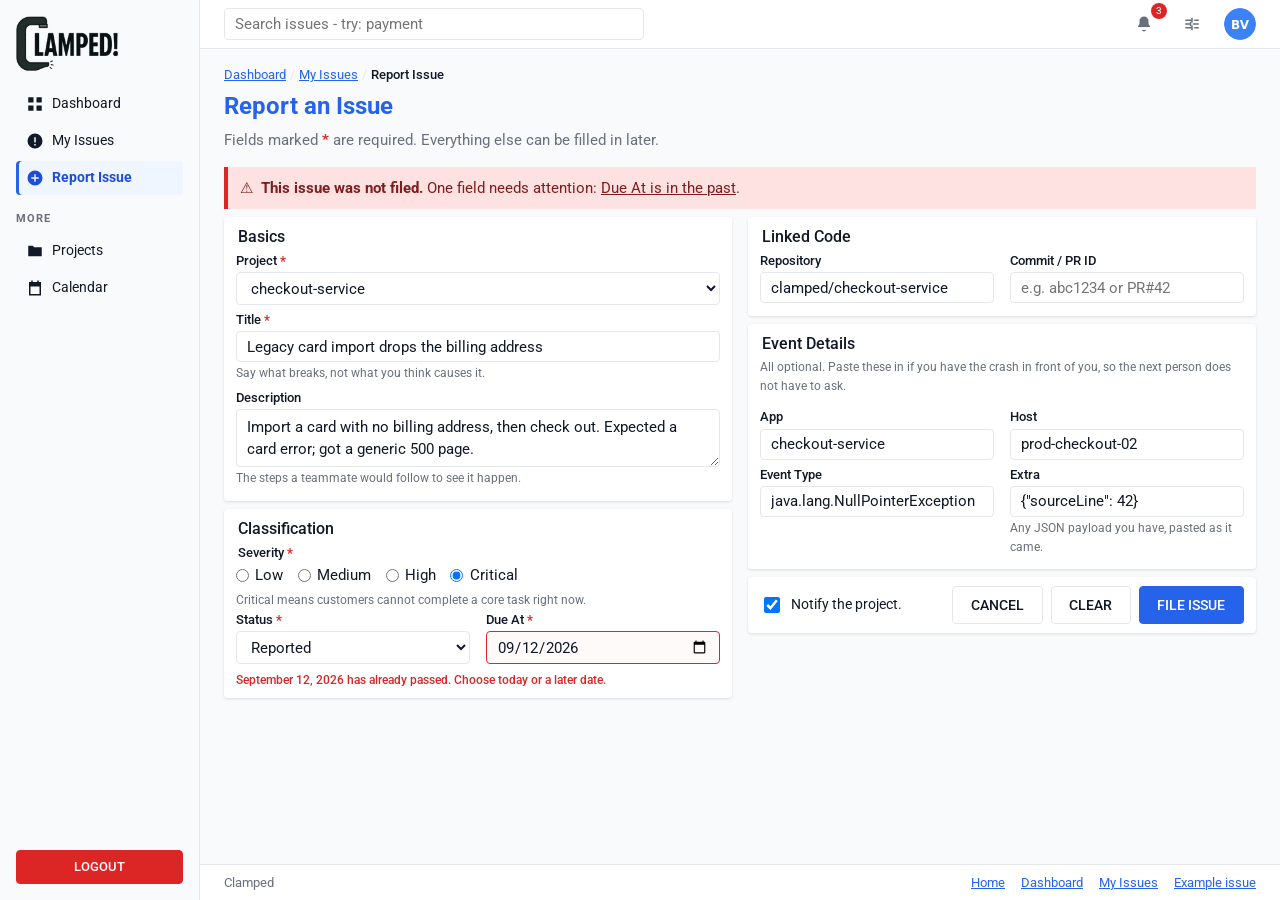
==== project3/add.html @ c813ddd7 "Clamped: issue tracking for student teams" ====
<!DOCTYPE html>
<html lang="en">
<head>
    <meta charset="utf-8">
    <meta name="viewport" content="width=device-width, initial-scale=1">
    <title>Report Issue - Clamped</title>
    <meta name="description" content="File a new issue in a Clamped project.">
    <link rel="stylesheet"
          href="https://fonts.googleapis.com/css2?family=Roboto:wght@400;500;700&amp;family=Roboto+Mono:wght@400;500&amp;display=swap">
    <link rel="stylesheet" href="css/style.css">
    <link rel="icon" href="images/clamped-logo.png">
</head>
<body>
    <a class="skip-link" href="#main">Skip to main content</a>

    <div class="app-layout">

        <!-- Sidebar -->
        <aside class="sidebar">
            <a class="sidebar__logo" href="dashboard.html">
                <img src="images/clamped-logo.png" alt="Clamped" width="104" height="55">
            </a>

            <nav>
                <ul>
                    <li>
                        <a class="nav-item" href="dashboard.html">
                            <span class="icon icon--dashboard"></span> Dashboard
                        </a>
                    </li>
                    <li>
                        <a class="nav-item" href="list.html">
                            <span class="icon icon--issues"></span> My Issues
                        </a>
                    </li>
                    <li>
                        <a class="nav-item nav-item-active" href="add.html">
                            <span class="icon icon--report"></span> Report Issue
                        </a>
                    </li>
                </ul>

                <!-- Additional sections. Projects and Calendar are slots that 
                     could be filled with content. They are visible as buttons/
                     span rather than a link, and clicking leads nowhere. -->
                <p class="section-label">More</p>
                <ul class="sidebar__secondary">
                    <li><span class="nav-item">
                        <span class="icon icon--projects"></span> Projects</span></li>
                    <li><span class="nav-item">
                        <span class="icon icon--calendar"></span> Calendar</span></li>
                </ul>
            </nav>

            <div class="sidebar__footer">
                <a class="btn btn--error btn--block" href="index.html">Logout</a>
            </div>
        </aside>

        <div class="app-main">

            <!-- Top bar -->
            <header class="topbar">
                <form class="topbar__search" action="list.html" method="get">
                    <label class="visually-hidden" for="topbar-search">Search pages, projects, issues</label>
                    <input type="search" id="topbar-search" name="q"
                           placeholder="Search issues - try: payment">
                </form>

                <div class="topbar__actions">
                    <!-- Bell represents notifs while gear is settings -->
                    <button type="button" class="topbar__icon" title="Notifications">
                        <span class="icon icon--bell"></span>
                        <span class="notif__count">3</span>
                        <span class="visually-hidden">Notifications, 3 unread</span>
                    </button>
                    <button type="button" class="topbar__icon" title="Settings">
                        <span class="icon icon--settings"></span>
                        <span class="visually-hidden">Settings</span>
                    </button>
                    <!-- Images 4-6 of 6: the three avatars. Original artwork by Brent Vilcas. -->
                    <img class="avatar" src="images/avatar-bv.svg"
                         alt="Your account: Brent Vilcas" width="32" height="32">
                </div>
            </header>

            <!-- Report form. Labelled panels in two columns instead of one long stack
                 of inputs. The option values are the codes the issue record stores
                 (CRITICAL, UNDER_REVIEW and the rest). -->
            <main class="app-content" id="main">
                <nav class="breadcrumb">
                    <ol>
                        <li><a href="dashboard.html">Dashboard</a></li>
                        <li><a href="list.html">My Issues</a></li>
                        <li><span class="is-current">Report Issue</span></li>
                    </ol>
                </nav>

                <div class="title-row">
                    <div>
                        <h1 class="text-info">Report an Issue</h1>
                        <p class="text-secondary">
                            Fields marked <span class="required-mark">*</span> are
                            required. Everything else can be filled in later.
                        </p>
                    </div>
                </div>

                <!-- Error summary after a failed submit, linking to the field that needs
                     fixing. Ally's evaluation asked for messages that name the problem
                     instead of "something went wrong". -->
                <div class="alert alert--error">
                    <span>&#9888;</span>
                    <p>
                        <strong>This issue was not filed.</strong>
                        One field needs attention: <a href="#issue-due">Due At is in the past</a>.
                    </p>
                </div>

                <form action="list.html" method="get">
                    <div class="form-columns">
                        <div>

                            <fieldset>
                                <legend>Basics</legend>

                                <div class="form-field">
                                    <label for="issue-project">
                                        Project <span class="required-mark">*</span>
                                        <span class="visually-hidden">(required)</span>
                                    </label>
                                    <!-- A required select has to open with an empty placeholder.
                                         Thus, picking a project is preferred over
                                         whatever happened to be first. -->
                                    <select id="issue-project" name="project" required>
                                        <option value="">Choose a project</option>
                                        <option value="api-gateway">api-gateway</option>
                                        <option value="checkout-service" selected>checkout-service</option>
                                        <option value="clamped-web">clamped-web</option>
                                    </select>
                                </div>

                                <div class="form-field">
                                    <label for="issue-title">
                                        Title <span class="required-mark">*</span>
                                        <span class="visually-hidden">(required)</span>
                                    </label>
                                    <input type="text" id="issue-title" name="title" required
                                           maxlength="120"
                                           value="Legacy card import drops the billing address">
                                    <span class="form-hint">
                                        Say what breaks, not what you think causes it.
                                    </span>
                                </div>

                                <div class="form-field">
                                    <label for="issue-description">Description</label>
                                    <!-- Short enough for the two-line box. -->
                                    <textarea id="issue-description" name="description" rows="2">Import a card with no billing address, then check out. Expected a card error; got a generic 500 page.</textarea>
                                    <span class="form-hint">
                                        The steps a teammate would follow to see it happen.
                                    </span>
                                </div>
                            </fieldset>

                            <fieldset>
                                <legend>Classification</legend>

                                <!-- Four fixed values that are all worth showing at once. -->
                                <fieldset class="radio-set">
                                    <legend>
                                        Severity <span class="required-mark">*</span>
                                        <span class="visually-hidden">(required)</span>
                                    </legend>

                                    <div class="radio-row">
                                        <input type="radio" id="sev-low" name="severity" value="LOW">
                                        <label for="sev-low">Low</label>

                                        <input type="radio" id="sev-medium" name="severity" value="MEDIUM">
                                        <label for="sev-medium">Medium</label>

                                        <input type="radio" id="sev-high" name="severity" value="HIGH">
                                        <label for="sev-high">High</label>

                                        <input type="radio" id="sev-critical" name="severity" value="CRITICAL" checked>
                                        <label for="sev-critical">Critical</label>
                                    </div>
                                </fieldset>
                                <span class="form-hint">
                                    Critical means customers cannot complete a core task right now.
                                </span>

                                <div class="field-pair">
                                    <div class="form-field">
                                        <label for="issue-status">
                                            Status <span class="required-mark">*</span>
                                            <span class="visually-hidden">(required)</span>
                                        </label>
                                        <select id="issue-status" name="status" required>
                                            <option value="">Choose a status</option>
                                            <option value="REPORTED" selected>Reported</option>
                                            <option value="IN_PROGRESS">In Progress</option>
                                            <option value="PATCHED">Patched</option>
                                            <option value="UNDER_REVIEW">Under Review</option>
                                            <option value="VERIFIED">Verified</option>
                                        </select>
                                    </div>

                                    <!-- Invalid field: red border, message beneath, aria-invalid. -->
                                    <div class="form-field form-field--invalid">
                                        <label for="issue-due">
                                            Due At <span class="required-mark">*</span>
                                            <span class="visually-hidden">(required)</span>
                                        </label>
                                        <input type="date" id="issue-due" name="dueAt" value="2026-09-12"
                                               required>
                                    </div>
                                </div>
                                <span class="field-error">
                                    September 12, 2026 has already passed. Choose today or a later date.
                                </span>
                            </fieldset>
                        </div>

                        <div>
                            <fieldset>
                                <legend>Linked Code</legend>

                                <div class="field-pair">
                                    <div class="form-field">
                                        <label for="issue-repo">Repository</label>
                                        <input type="text" id="issue-repo" name="repository"
                                               placeholder="e.g. github.com/org/repo"
                                               value="clamped/checkout-service">
                                    </div>

                                    <div class="form-field">
                                        <label for="issue-commit">Commit / PR ID</label>
                                        <input type="text" id="issue-commit" name="commitHash"
                                               placeholder="e.g. abc1234 or PR#42">
                                    </div>
                                </div>
                            </fieldset>

                            <!-- Where the crash came from. All four are optional
                                 and nothing fills them in since an issue without them reads fine. -->
                            <fieldset>
                                <legend>Event Details</legend>
                                <p class="form-hint">
                                    All optional. Paste these in if you have the crash in front of
                                    you, so the next person does not have to ask.
                                </p>

                                <div class="field-pair">
                                    <div class="form-field">
                                        <label for="event-app">App</label>
                                        <input type="text" id="event-app" name="eventApp"
                                               value="checkout-service">
                                    </div>

                                    <div class="form-field">
                                        <label for="event-host">Host</label>
                                        <input type="text" id="event-host" name="eventHost"
                                               value="prod-checkout-02">
                                    </div>
                                </div>

                                <div class="field-pair">
                                    <div class="form-field">
                                        <label for="event-type">Event Type</label>
                                        <input type="text" id="event-type" name="eventType"
                                               value="java.lang.NullPointerException">
                                    </div>

                                    <div class="form-field">
                                        <label for="event-extra">Extra</label>
                                        <input type="text" id="event-extra" name="eventExtra"
                                              
                                               value='{"sourceLine": 42}'>
                                        <span class="form-hint">
                                            Any JSON payload you have, pasted as it came.
                                        </span>
                                    </div>
                                </div>
                            </fieldset>

                            <!-- The submit panel closes the second column. Cancel sits next to
                                 Submit: Ally's evaluation asked for a way out of the form. -->
                            <div class="form-footer">
                                <div class="checkbox-field">
                                    <input type="checkbox" id="issue-notify" name="notify" checked>
                                    <label for="issue-notify">Notify the project.</label>
                                </div>

                                <div class="form-actions">
                                    <a class="btn btn--lg" href="list.html">Cancel</a>
                                    <button type="reset" class="btn btn--lg">Clear</button>
                                    <button type="submit" class="btn btn--info btn--lg">File Issue</button>
                                </div>
                            </div>
                        </div>
                    </div>
                </form>
            </main>

            <footer class="landing-footer">
                <div class="landing-footer__inner">
                    <p>Clamped</p>
                    <ul>
                        <li><a href="index.html">Home</a></li>
                        <li><a href="dashboard.html">Dashboard</a></li>
                        <li><a href="list.html">My Issues</a></li>
                        <li><a href="detail.html">Example issue</a></li>
                    </ul>
                </div>
            </footer>
        </div>
    </div>
    <!-- jQuery first, then this project's own behaviour. Both are external
         files; there are no inline or embedded scripts anywhere. -->
    <script src="https://code.jquery.com/jquery-3.7.1.min.js"></script>
    <script src="js/main.js"></script>
</body>
</html>
---- project3/css/style.css ----
/* Clamped
   Styles for variables, base elements, shared pieces, 
   the app shell, page rules, and responsive rules last. */

/* Variables */
:root {
    --ink: #111827;          /* body text */
    --muted: #686f7d;        /* secondary text, dark enough to stay readable on a hovered row */
    --line: #e5e7eb;
    --surface: #ffffff;      /* cards, bars, inputs */
    --surface-2: #f9fafb;    /* sidebar and table headings */
    --page: #f8fafc;         /* page behind the cards */
    --blue: #2563eb;
    --blue-dark: #1d4ed8;
    --blue-soft: #eff6ff;
    --red: #dc2626;
    --radius: 4px;
    --shadow: 0 1px 3px rgba(0, 0, 0, 0.12);
    --mono: "Roboto Mono", Consolas, monospace;
}

/* Base elements */
*, *::before, *::after { box-sizing: border-box; }

body {
    margin: 0;
    font-family: "Roboto", "Segoe UI", Arial, sans-serif;
    font-size: 15px;
    line-height: 1.5;
    color: var(--ink);
    background-color: var(--page);
}

img { max-width: 100%; height: auto; }

h1, h2, h3 { margin: 0 0 0.5rem; line-height: 1.25; }
h1 { font-size: 1.5rem; overflow-wrap: anywhere; }   /* long class names break */
h2 { font-size: 1.15rem; }
h3 { font-size: 1rem; }
p { margin: 0 0 0.75rem; }

a { color: var(--blue); }
a:hover { color: var(--blue-dark); }

/* Form controls don't inherit the page font. */
input, select, textarea, button { font-family: inherit; font-size: inherit; color: inherit; }

/* One focus attribute for keyboard navigation */
a:focus, button:focus, input:focus, select:focus, textarea:focus { outline: 2px solid var(--blue); outline-offset: 2px; }

/* Screen-reader text, like "(required)". Accessibility... */
.visually-hidden {
    position: absolute;
    width: 1px;
    height: 1px;
    margin: -1px;
    overflow: hidden;
}

/* Off screen until it is focused, then fixed to the top of the viewport. */
.skip-link {
    position: fixed;
    top: -3rem;
    left: 1rem;
    z-index: 20;
    padding: 0.5rem 1rem;
    background-color: var(--blue);
    color: #ffffff;
}

.skip-link:focus { top: 0; }

.mono { font-family: var(--mono); font-size: 0.875em; }
.ticket-key { font-family: var(--mono); font-size: 0.8rem; color: var(--blue); }
.text-info { color: var(--blue); }
.text-secondary { color: var(--muted); }
.text-caption { font-size: 0.8rem; color: var(--muted); }
.truncate { overflow: hidden; text-overflow: ellipsis; white-space: nowrap; min-width: 0; }
/* SVG masks: each shape takes the coloring of the text next to it. 
   Allows for consistent coloring across all icons relative to background.
*/
.icon {
    width: 18px;
    height: 18px;
    flex-shrink: 0;
    background-color: currentColor;
    -webkit-mask: var(--icon) center / 100% 100% no-repeat;
    mask: var(--icon) center / 100% 100% no-repeat;
}

/* Sidebar */
.icon--dashboard    { --icon: url("data:image/svg+xml,%3Csvg xmlns='http://www.w3.org/2000/svg' viewBox='0 0 24 24'%3E%3Cpath d='M3 3h7v7H3zM14 3h7v7h-7zM3 14h7v7H3zM14 14h7v7h-7z'/%3E%3C/svg%3E"); }
.icon--issues       { --icon: url("data:image/svg+xml,%3Csvg xmlns='http://www.w3.org/2000/svg' viewBox='0 0 24 24'%3E%3Cpath fill-rule='evenodd' d='M12 2a10 10 0 100 20 10 10 0 000-20zm1 5h-2v7h2V7zm0 9h-2v2h2v-2z'/%3E%3C/svg%3E"); }
.icon--report       { --icon: url("data:image/svg+xml,%3Csvg xmlns='http://www.w3.org/2000/svg' viewBox='0 0 24 24'%3E%3Cpath fill-rule='evenodd' d='M12 2a10 10 0 100 20 10 10 0 000-20zm1 5h-2v4H7v2h4v4h2v-4h4v-2h-4V7z'/%3E%3C/svg%3E"); }
.icon--projects     { --icon: url("data:image/svg+xml,%3Csvg xmlns='http://www.w3.org/2000/svg' viewBox='0 0 24 24'%3E%3Cpath d='M3 5h6l2 2h10v12H3z'/%3E%3C/svg%3E"); }
.icon--calendar     { --icon: url("data:image/svg+xml,%3Csvg xmlns='http://www.w3.org/2000/svg' viewBox='0 0 24 24'%3E%3Cpath fill-rule='evenodd' d='M7 2v2H4v18h16V4h-3V2h-2v2H9V2zm11 8H6v10h12z'/%3E%3C/svg%3E"); }

/* Top bar */
.icon--bell     { --icon: url("data:image/svg+xml,%3Csvg xmlns='http://www.w3.org/2000/svg' viewBox='0 0 24 24'%3E%3Cpath d='M12 2a6 6 0 00-6 6v4l-2 3v1h16v-1l-2-3V8a6 6 0 00-6-6zm0 20a3 3 0 002.8-2H9.2A3 3 0 0012 22z'/%3E%3C/svg%3E"); }
.icon--settings { --icon: url("data:image/svg+xml,%3Csvg xmlns='http://www.w3.org/2000/svg' viewBox='0 0 24 24'%3E%3Cpath d='M3 6h8v2H3zm12 0h6v2h-6zM11 4h2v6h-2zM3 11h6v2H3zm10 0h8v2h-8zM9 9h2v6H9zM3 16h8v2H3zm12 0h6v2h-6zM11 14h2v6h-2z'/%3E%3C/svg%3E"); }

/* Landing page features */
.icon--bolt         { --icon: url("data:image/svg+xml,%3Csvg xmlns='http://www.w3.org/2000/svg' viewBox='0 0 24 24'%3E%3Cpath d='M13 2L4 14h6l-1 8 9-12h-6z'/%3E%3C/svg%3E"); }
.icon--shield-check { --icon: url("data:image/svg+xml,%3Csvg xmlns='http://www.w3.org/2000/svg' viewBox='0 0 24 24'%3E%3Cpath fill-rule='evenodd' d='M12 2l8 3v6c0 5-3.4 9-8 11-4.6-2-8-6-8-11V5zm-1 14l6-6-1.6-1.6L11 12.8 8.6 10.4 7 12z'/%3E%3C/svg%3E"); }
.icon--workflow     { --icon: url("data:image/svg+xml,%3Csvg xmlns='http://www.w3.org/2000/svg' viewBox='0 0 24 24'%3E%3Cpath d='M3 5h18v2H3zm0 6h13v2H3zm0 6h8v2H3zm15.6-4.4L17.2 14 20 16.8l-2.8 2.8 1.4 1.4L22.8 17z'/%3E%3C/svg%3E"); }

.section-label {
    margin: 0 0 0.4rem;
    font-size: 0.7rem;
    font-weight: 700;
    letter-spacing: 0.08em;
    text-transform: uppercase;
    color: var(--muted);
}

/* Buttons */
/* .btn is the shape; the modifiers only change colour. */
.btn {
    display: inline-flex;
    align-items: center;
    justify-content: center;
    gap: 0.4rem;
    padding: 0.4rem 0.9rem;
    border: 1px solid var(--line);
    border-radius: var(--radius);
    background-color: var(--surface);
    color: var(--ink);
    font-size: 0.8rem;
    font-weight: 500;
    text-transform: uppercase;
    text-decoration: none;
    cursor: pointer;
}

.btn:hover { background-color: var(--surface-2); }
.btn--info { background-color: var(--blue); border-color: var(--blue); color: #ffffff; }
.btn--info:hover { background-color: var(--blue-dark); color: #ffffff; }
.btn--error { background-color: var(--red); border-color: var(--red); color: #ffffff; }
.btn--danger { border-color: var(--red); color: var(--red); }
.btn--sm { padding: 0.25rem 0.6rem; font-size: 0.7rem; }
.btn--lg { padding: 0.5rem 1.1rem; font-size: 0.85rem; }
.btn--block { width: 100%; }

/* Blocked actions stay visible and greyed with the reason beside them. */
.btn[disabled] { opacity: 0.5; cursor: not-allowed; background-color: var(--surface-2); color: var(--muted); }

.btn-row, .chip-row { display: flex; flex-wrap: wrap; align-items: center; gap: 0.4rem; }

/* Chips */
.chip {
    display: inline-flex;
    align-items: center;
    gap: 0.25rem;
    padding: 0.1rem 0.5rem;
    border-radius: var(--radius);
    background-color: var(--surface-2);
    color: var(--muted);
    font-size: 0.75rem;
    white-space: nowrap;
}

.severity-medium { background-color: #ffedd5; color: #9a3412; }
.severity-high { background-color: #fee2e2; color: #7f1d1d; }
.severity-critical { background-color: #fecaca; color: #450a0a; }

/* Severity is filled in and status is outlined with a dot. The five status classes are listed rather
   than matched on their shared prefix. */
.chip.status-reported,
.chip.status-in-progress,
.chip.status-patched,
.chip.status-under-review,
.chip.status-verified { background-color: var(--surface); border: 1px solid var(--line); color: var(--ink); }

.chip.status-reported::before,
.chip.status-in-progress::before,
.chip.status-patched::before,
.chip.status-under-review::before,
.chip.status-verified::before {
    content: "";
    width: 7px;
    height: 7px;
    border-radius: 50%;
    background-color: var(--dot, var(--muted));
}

.status-reported { --dot: #9ca3af; }
.status-in-progress { --dot: #d97706; }
.status-patched { --dot: #16a34a; }
.status-under-review { --dot: var(--blue); }
.status-verified { --dot: #7c3aed; }
.chip--role { background-color: var(--blue-soft); color: var(--blue-dark); }

.filter-chip {
    display: inline-flex;
    align-items: center;
    padding: 0.1rem 0.4rem 0.1rem 0.6rem;
    border: 1px solid var(--blue);
    background-color: var(--blue-soft);
    color: var(--blue-dark);
    font-size: 0.75rem;
}

.filter-chip button { padding: 0 0.2rem; border: 0; background: none; color: inherit; cursor: pointer; }

.event-flag { font-family: var(--mono); font-size: 0.75rem; color: var(--muted); }

.avatar { width: 32px; height: 32px; border-radius: 50%; flex-shrink: 0; vertical-align: middle; }
.avatar--sm { width: 20px; height: 20px; }

/* Cards and lists */
.card { background-color: var(--surface); border-radius: var(--radius); box-shadow: var(--shadow); overflow: hidden; }
.card__title { margin: 0; padding: 0.5rem 1rem 0.25rem; font-size: 1rem; font-weight: 500; }
.card__text { padding: 0 1rem 0.55rem; }
.card__text > :last-child { margin-bottom: 0; }

.card__header {
    display: flex;
    flex-wrap: wrap;
    align-items: center;
    justify-content: space-between;
    gap: 0.5rem;
    padding: 0.5rem 1rem 0.25rem;
}

.card__header .card__title { padding: 0; }

/* Three cards to a row on a wide screen, two at tablet width, one on a phone. */
.card-row { display: grid; grid-template-columns: 1fr; gap: 1rem; margin-bottom: 1rem; }
@media (min-width: 600px) { .card-row { grid-template-columns: repeat(2, minmax(0, 1fr)); } }
@media (min-width: 960px) { .card-row { grid-template-columns: repeat(3, minmax(0, 1fr)); } }

.item-list { margin: 0; padding: 0; list-style: none; }

.item-list li {
    display: flex;
    align-items: center;
    gap: 0.5rem;
    padding: 0.35rem 0;
    border-top: 1px solid var(--line);
    font-size: 0.85rem;
}

.item-list li:first-child { border-top: 0; }
.item-list a { color: var(--ink); text-decoration: none; }
.item-list a:hover { color: var(--blue); text-decoration: underline; }
.item-list .chip { margin-left: auto; }

/* Forms */
.form-field { margin-bottom: 0.3rem; }
.form-field label { display: block; margin-bottom: 2px; font-size: 0.8rem; font-weight: 500; }

.form-field input,
.form-field select,
.form-field textarea {
    display: block;
    width: 100%;
    padding: 0.35rem 0.6rem;
    border: 1px solid var(--line);
    border-radius: var(--radius);
    background-color: var(--surface);
}

/* Textareas don't inherit line-height. Setting it makes rows= exact. */
.form-field textarea { line-height: 1.5; resize: vertical; }

.field-pair { display: grid; grid-template-columns: repeat(auto-fit, minmax(150px, 1fr)); gap: 0 1rem; }

.form-hint { display: block; margin-top: 2px; font-size: 0.78rem; color: var(--muted); }
.field-error { display: block; margin-top: 2px; font-size: 0.78rem; font-weight: 500; color: var(--red); }
.required-mark { color: var(--red); font-weight: 700; }

/* Rejected field: red border, message underneath, invalid */
.form-field--invalid input,
.form-field--invalid select { border-color: var(--red); background-color: #fffafa; }

/* A group of radios are drawn as a plain field rather than another card. 
   Referenced from: https://www.w3schools.com/howto/howto_css_custom_checkbox.asp
*/
.radio-set { margin: 0 0 0.3rem; padding: 0; background: none; box-shadow: none; }
.radio-set legend { font-size: 0.8rem; }
.radio-row { display: flex; flex-wrap: wrap; align-items: center; gap: 0.1rem 0.4rem; }
.radio-row input { width: auto; margin: 0; }
.radio-row label { margin: 0 0.5rem 0 0; font-weight: 400; }

.checkbox-field { display: flex; align-items: flex-start; gap: 0.5rem; margin-bottom: 0.5rem; }
.checkbox-field label { margin: 0; font-size: 0.85rem; font-weight: 400; }
.checkbox-field input { width: 1rem; height: 1rem; margin-top: 0.2rem; }

/* Field groups are cards with the legend as the title. */
fieldset {
    margin: 0 0 0.5rem;
    padding: 0.5rem 0.75rem;
    border: 0;
    border-radius: var(--radius);
    background-color: var(--surface);
    box-shadow: var(--shadow);
}

legend { float: left; width: 100%; margin-bottom: 2px; font-size: 1rem; font-weight: 500; }
legend + * { clear: both; }   /* clears the floated legend */

.form-columns { display: grid; gap: 0 1rem; margin-bottom: 0.5rem; }
@media (min-width: 960px) { .form-columns { grid-template-columns: 1fr 1fr; align-items: start; } }

.form-footer {
    display: flex;
    flex-wrap: wrap;
    align-items: center;
    justify-content: space-between;
    gap: 0.5rem 1rem;
    padding: 0.55rem 0.75rem;
    background-color: var(--surface);
    border-radius: var(--radius);
    box-shadow: var(--shadow);
}

.form-footer .checkbox-field { margin: 0; }
.form-actions { display: flex; gap: 0.5rem; }

/* Alerts */
.alert {
    display: flex;
    gap: 0.5rem;
    margin-bottom: 0.5rem;
    padding: 0.6rem 0.75rem;
    border-left: 4px solid var(--line);
    background-color: var(--surface);
}

.alert p { margin: 0; }
.alert--success { border-left-color: #16a34a; background-color: #dcfce7; color: #14532d; }
.alert--error { border-left-color: var(--red); background-color: #fee2e2; color: #7f1d1d; }

/* A link inside an alert takes the alert's own color, not the page's default blue.
   The underline is what marks it as a link. */
.alert a { color: inherit; text-decoration: underline; }

/* Page shell */
/* Sidebar down the left, then a column holding the top bar and the content. */
.app-layout { display: flex; min-height: 100vh; }

.sidebar {
    width: 200px;
    flex-shrink: 0;
    display: flex;
    flex-direction: column;
    padding: 1rem;
    background-color: var(--surface-2);
    border-right: 1px solid var(--line);
}

.sidebar__logo { display: block; margin-bottom: 1rem; line-height: 0; }
.sidebar__logo img { width: 104px; }
.sidebar nav ul { margin: 0 0 1rem; padding: 0; list-style: none; }

.nav-item {
    display: flex;
    align-items: center;
    gap: 0.5rem;
    margin-bottom: 0.2rem;
    padding: 0.4rem 0.6rem;
    border-radius: var(--radius);
    color: var(--ink);
    text-decoration: none;
    font-size: 0.875rem;
}

.nav-item:hover { background-color: var(--line); }

/* Current page: tinted row, blue rule, bold label, aria-current. */
.nav-item-active {
    background-color: var(--blue-soft);
    box-shadow: inset 3px 0 0 var(--blue);
    color: var(--blue-dark);
    font-weight: 700;
}

/* The "More" group */
.sidebar__secondary { margin-bottom: 0; }

/* Calendar is within the sidebar nav and should not have the hover tint applied. */
.sidebar span.nav-item:hover { background: none; }

.sidebar__footer { margin-top: auto; }

.app-main { flex: 1; min-width: 0; display: flex; flex-direction: column; }

.topbar {
    position: sticky;     /* stays put while the content scrolls under it */
    top: 0;
    z-index: 10;
    display: flex;
    align-items: center;
    gap: 1rem;
    padding: 0.5rem 1.5rem;
    background-color: var(--surface);
    border-bottom: 1px solid var(--line);
}

.topbar__search { flex: 1 1 260px; max-width: 420px; }

.topbar__search input {
    width: 100%;
    padding: 0.35rem 0.6rem;
    border: 1px solid var(--line);
    border-radius: var(--radius);
}

.topbar__actions { display: flex; align-items: center; gap: 1rem; margin-left: auto; }

.topbar__icon {
    position: relative;
    display: inline-flex;
    align-items: center;
    justify-content: center;
    width: 32px;
    height: 32px;
    border: 0;
    border-radius: 50%;
    background: none;
    color: var(--muted);
    text-decoration: none;   /* the gear is a link, the bell a button */
    cursor: pointer;
}

.topbar__icon:hover { background-color: var(--line); color: var(--ink); }

.notif__count {
    position: absolute;
    top: -5px;
    right: -7px;
    padding: 0 5px;
    border-radius: 8px;
    background-color: var(--red);
    color: #ffffff;
    font-size: 0.65rem;
    line-height: 16px;
}

.app-content { flex: 1; padding: 1rem 1.5rem; }

.breadcrumb ol {
    display: flex;
    gap: 0.25rem;
    margin: 0 0 0.4rem;
    padding: 0;
    list-style: none;
    font-size: 0.8rem;
    color: var(--muted);
}

.breadcrumb li + li::before { content: "/"; margin-right: 0.25rem; color: var(--line); }
.breadcrumb .is-current { color: var(--ink); font-weight: 500; }

.title-row {
    display: flex;
    flex-wrap: wrap;
    align-items: center;
    justify-content: space-between;
    gap: 0.5rem;
    margin-bottom: 1rem;
}

.title-row p:last-child { margin-bottom: 0; }
.stats-bar { display: flex; flex-wrap: wrap; gap: 1rem; color: var(--muted); }

.section-header {
    display: flex;
    flex-wrap: wrap;
    align-items: center;
    justify-content: space-between;
    gap: 0.5rem;
    margin: 1rem 0 0.5rem;
}

.row-split { display: grid; grid-template-columns: repeat(auto-fit, minmax(300px, 1fr)); gap: 1rem; }

/* Issue list */
.filter-bar {
    display: flex;
    flex-wrap: wrap;
    align-items: flex-end;
    gap: 0.5rem 1rem;
    margin-bottom: 0.5rem;
    padding: 0.6rem 0.75rem;
    background-color: var(--surface);
    border-radius: var(--radius);
    box-shadow: var(--shadow);
}

.filter-bar .form-field { flex: 1 1 160px; margin-bottom: 0; }

.result-summary {
    display: flex;
    align-items: center;
    gap: 0.5rem 1rem;
    margin-bottom: 0.5rem;
    font-size: 0.85rem;
    color: var(--muted);
}

.result-summary p { margin: 0; }

/* The issue list. A fixed layout with the column widths declared below,
   which is what keeps every row one line high. */
.issue-table {
    width: 100%;
    table-layout: fixed;
    border-collapse: collapse;
    background-color: var(--surface);
    box-shadow: var(--shadow);
    font-size: 0.85rem;
}

.issue-table th,
.issue-table td {
    padding: 0.3rem 0.75rem;
    border-bottom: 1px solid var(--line);
    text-align: left;
    white-space: nowrap;
    overflow: hidden;
}

.issue-table thead th {
    background-color: var(--surface-2);
    font-size: 0.72rem;
    letter-spacing: 0.04em;
    text-transform: uppercase;
    color: var(--muted);
}

.issue-table thead a { color: inherit; text-decoration: none; }
.issue-table tbody tr:hover { background-color: var(--blue-soft); }

.issue-table__title {
    display: block;
    overflow: hidden;
    text-overflow: ellipsis;
    color: var(--ink);
    font-weight: 500;
    text-decoration: none;
}

/* Keeps the table within the screen. Title takes up the most
   since it is the one that can be cut short. */
.col-key { width: 8%; }
.col-issue { width: 35%; }
.col-project { width: 13.5%; }
.col-sev { width: 9%; }
.col-status { width: 11%; }
.col-who { width: 14.5%; }
.col-due { width: 9%; }

.owner { display: inline-flex; align-items: center; gap: 0.25rem; }

.pagination {
    display: flex;
    flex-wrap: wrap;
    align-items: center;
    gap: 0.25rem;
    margin: 0.5rem 0 0;
    padding: 0;
    list-style: none;
    font-size: 0.8rem;
}

.pagination a, .pagination span {
    padding: 0.2rem 0.5rem;
    border: 1px solid var(--line);
    border-radius: var(--radius);
    background-color: var(--surface);
    color: var(--ink);
    text-decoration: none;
}

.pagination .is-current { background-color: var(--blue); border-color: var(--blue); color: #ffffff; }
.pagination .is-disabled { color: var(--muted); }
.pagination li:last-child { margin-left: auto; }   /* the count sits at the far end */
.pagination__count { border: 0; background: none; color: var(--muted); }

/* Issue detail */
.detail-layout { display: grid; grid-template-columns: 2fr 1fr; gap: 1rem; align-items: start; }

/* Without this the column will not shrink below the payload box. */
.detail-layout > * { min-width: 0; }
.detail-section { margin-bottom: 0.5rem; }

/* Delete is pushed to the right, away from the rest. */
.action-bar {
    display: flex;
    flex-wrap: wrap;
    align-items: center;
    gap: 0.5rem 1rem;
    margin-bottom: 0.5rem;
    padding: 0.6rem 0.75rem;
    background-color: var(--surface);
    border-radius: var(--radius);
    box-shadow: var(--shadow);
}

.action-bar__group { display: flex; flex-wrap: wrap; gap: 0.5rem; }
.action-bar__group + .action-bar__group { margin-left: auto; }
.action-bar__note { flex-basis: 100%; margin: 0; font-size: 0.8rem; color: var(--muted); }

/* --split fits two pairs on a line. */
.meta-list { display: grid; grid-template-columns: max-content 1fr; gap: 0.1rem 1rem; margin: 0; font-size: 0.82rem; }
.meta-list--split { grid-template-columns: max-content 1fr max-content 1fr; }
.meta-list dt { color: var(--muted); }
.meta-list dd { margin: 0; }

.assignment-entry { display: flex; align-items: center; gap: 0.5rem; padding: 0.3rem 0; border-top: 1px solid var(--line); }
.assignment-entry:first-of-type { border-top: 0; }
.assignment-entry__name { font-size: 0.9rem; font-weight: 500; }
.assignment-entry .chip { margin-left: auto; }

/* Long lines scroll inside the box. */
.code-block {
    margin: 0;
    padding: 0.5rem 0.7rem;
    background-color: var(--ink);
    color: var(--line);
    font-family: var(--mono);
    font-size: 0.75rem;
    overflow-x: auto;
}

.event-info { padding-top: 0.5rem; border-top: 1px solid var(--line); font-size: 0.8rem; color: var(--muted); }

.event-info-label { margin-bottom: 2px; font-size: 0.68rem; font-weight: 600; text-transform: uppercase; }

/* The line is the list's left border. */
.timeline { margin: 0; padding-left: 1.25rem; border-left: 2px solid var(--line); list-style: none; }
.timeline li { position: relative; margin-bottom: 0.15rem; font-size: 0.82rem; }

.timeline li::before {
    content: "";
    position: absolute;
    left: -1.55rem;
    top: 0.4rem;
    width: 10px;
    height: 10px;
    border-radius: 50%;
    background: var(--line);
}

.timeline .is-done::before { background-color: #16a34a; }
.timeline .is-current::before { background-color: var(--blue); }
.timeline time { margin-left: 0.25rem; font-size: 0.78rem; color: var(--muted); }

/* Landing page */
.landing-nav {
    display: flex;
    align-items: center;
    justify-content: space-between;
    gap: 1rem;
    padding: 1rem 2rem;
    border-bottom: 1px solid var(--line);
}

.landing-nav ul { display: flex; align-items: center; gap: 1.5rem; margin: 0; padding: 0; list-style: none; }
.landing-nav a { color: var(--ink); font-size: 0.9rem; text-decoration: none; }
.landing-nav a:hover { color: var(--blue); text-decoration: underline; }

/* Sign In is filled blue. Keep its label white. */
.landing-nav a.btn--info, .landing-nav a.btn--info:hover { color: #ffffff; }

.container { max-width: 1180px; margin: 0 auto; padding: 0 1.5rem; }

.hero-section, .cta-section { padding: 2.5rem 0; }
.hero-grid, .cta-grid { display: grid; grid-template-columns: repeat(auto-fit, minmax(300px, 1fr)); gap: 2rem; align-items: center; }
.hero-headline { margin-bottom: 1rem; font-size: 2.5rem; line-height: 1.1; }
.hero-subtitle { max-width: 52ch; font-size: 1.05rem; color: var(--muted); }

.features-section { padding: 2.5rem 0; background-color: var(--surface-2); border-block: 1px solid var(--line); }
.features-heading { margin-bottom: 1.5rem; font-size: 1.6rem; }
.feature-card, .signup-card { padding: 1.5rem; border-radius: 8px; background-color: var(--surface); box-shadow: var(--shadow); }

.feature-icon-wrap {
    width: 44px;
    height: 44px;
    margin-bottom: 0.5rem;
    display: grid;
    place-items: center;
    border-radius: 50%;
    background-color: var(--blue-soft);
    color: var(--blue);
}

.feature-icon-wrap .icon { width: 24px; height: 24px; }

.workflow-list { margin: 0; padding-left: 1.2rem; }
.workflow-list li { margin-bottom: 0.75rem; }
.workflow-list::marker, .workflow-list li::marker { color: var(--blue); font-weight: 700; }

/* Footer */
.landing-footer {
    padding: 0.75rem 0;
    background-color: var(--surface);
    border-top: 1px solid var(--line);
    font-size: 0.8rem;
    color: var(--muted);
}

/* Inside the app shell so it lines up with the content. */
.app-main .landing-footer { padding: 0.5rem 1.5rem; }

.landing-footer__inner {
    display: flex;
    flex-wrap: wrap;
    align-items: center;
    justify-content: space-between;
    gap: 0.5rem 1rem;
}

.landing-footer p { margin: 0; }
.landing-footer ul { display: flex; flex-wrap: wrap; gap: 1rem; margin: 0; padding: 0; list-style: none; }

/* Read-only fields on the edit form: the issue's key and project, and the
   event payload pasted in when it was reported. Greyed to match a disabled
   button rather than looking like an empty field. */
.form-field input[readonly],
.form-field textarea[readonly] {
    background-color: var(--surface-2);
    color: var(--muted);
    cursor: not-allowed;
}

/* Heads a value shown where a field would be. Not a <label>, because there is
   no control under it to label. */
.field-label { display: block; margin-bottom: 2px; font-size: 0.8rem; font-weight: 500; }

/* A field replaced by the value it would have held, where the value moves
   somewhere else. Status is the one that does: it moves through the action bar
   on the issue page, not through a select on this form. */
.static-value {
    display: flex;
    flex-wrap: wrap;
    align-items: center;
    gap: 0.4rem;
    padding: 0.35rem 0;
}

/* States the script creates */
/* The row added when the filters exclude everything. */
.no-results td { color: var(--muted); font-style: italic; text-align: center; padding: 0.75rem; }

/* The confirmation the delete button opens. Full width so it reads as a step
   rather than another button in the row. */
.confirm-panel {
    flex-basis: 100%;
    display: flex;
    flex-wrap: wrap;
    align-items: center;
    gap: 0.5rem;
    margin-top: 0.5rem;
    padding: 0.6rem 0.75rem;
    border-left: 3px solid var(--red);
    background-color: #fee2e2;
    color: #7f1d1d;
}

.confirm-panel p { flex-basis: 100%; margin: 0 0 0.25rem; font-size: 0.85rem; }

/* Responsive to user device. Tries to handle mobile devices (an attempt to make the layout work on smaller screens). */
@media (max-width: 1024px) {
    .detail-layout { grid-template-columns: 1fr; }
    .sidebar { width: 170px; }
}

/* Phone: the sidebar becomes a strip above the content. */
@media (max-width: 767px) {
    .app-layout { flex-direction: column; }

    .sidebar {
        width: 100%;
        flex-direction: row;
        flex-wrap: wrap;
        align-items: center;
        gap: 0.5rem;
        padding: 0.5rem;
        border-right: 0;
        border-bottom: 1px solid var(--line);
    }

    .sidebar__logo { margin-bottom: 0; }
    .sidebar nav { flex: 1; }
    .sidebar nav ul { display: flex; flex-wrap: wrap; gap: 0.25rem; margin: 0; }
    .nav-item { margin-bottom: 0; }

    /* The "More" heading becomes smaller on mobile devices. */
    .sidebar .section-label,
    .sidebar__footer { display: none; }

    .topbar { flex-wrap: wrap; padding: 0.5rem 1rem; }
    .topbar__search { order: 3; flex-basis: 100%; max-width: none; }
    .app-content { padding: 1rem; }
    .app-main .landing-footer { padding: 0.5rem 1rem; }

    /* Seven columns do not fit a phone. These three are on the issue's page. */
    .issue-table th:nth-child(3), .issue-table td:nth-child(3),
    .issue-table th:nth-child(6), .issue-table td:nth-child(6),
    .issue-table th:nth-child(7), .issue-table td:nth-child(7) { display: none; }

    /* The four left split the width evenly and wrap. */
    .col-key, .col-issue, .col-sev, .col-status { width: auto; }
    .issue-table th, .issue-table td, .issue-table .chip { white-space: normal; }
    .filter-bar { flex-direction: column; align-items: stretch; }
    .filter-bar .form-field { flex: 0 0 auto; }
    .title-row, .section-header { flex-direction: column; align-items: flex-start; }
    .meta-list--split { grid-template-columns: max-content 1fr; }
    .landing-nav { flex-wrap: wrap; padding: 1rem; }
    .landing-nav ul { flex-wrap: wrap; gap: 1rem; }
    .hero-headline { font-size: 2rem; }
    .btn--block-mobile { width: 100%; }
}
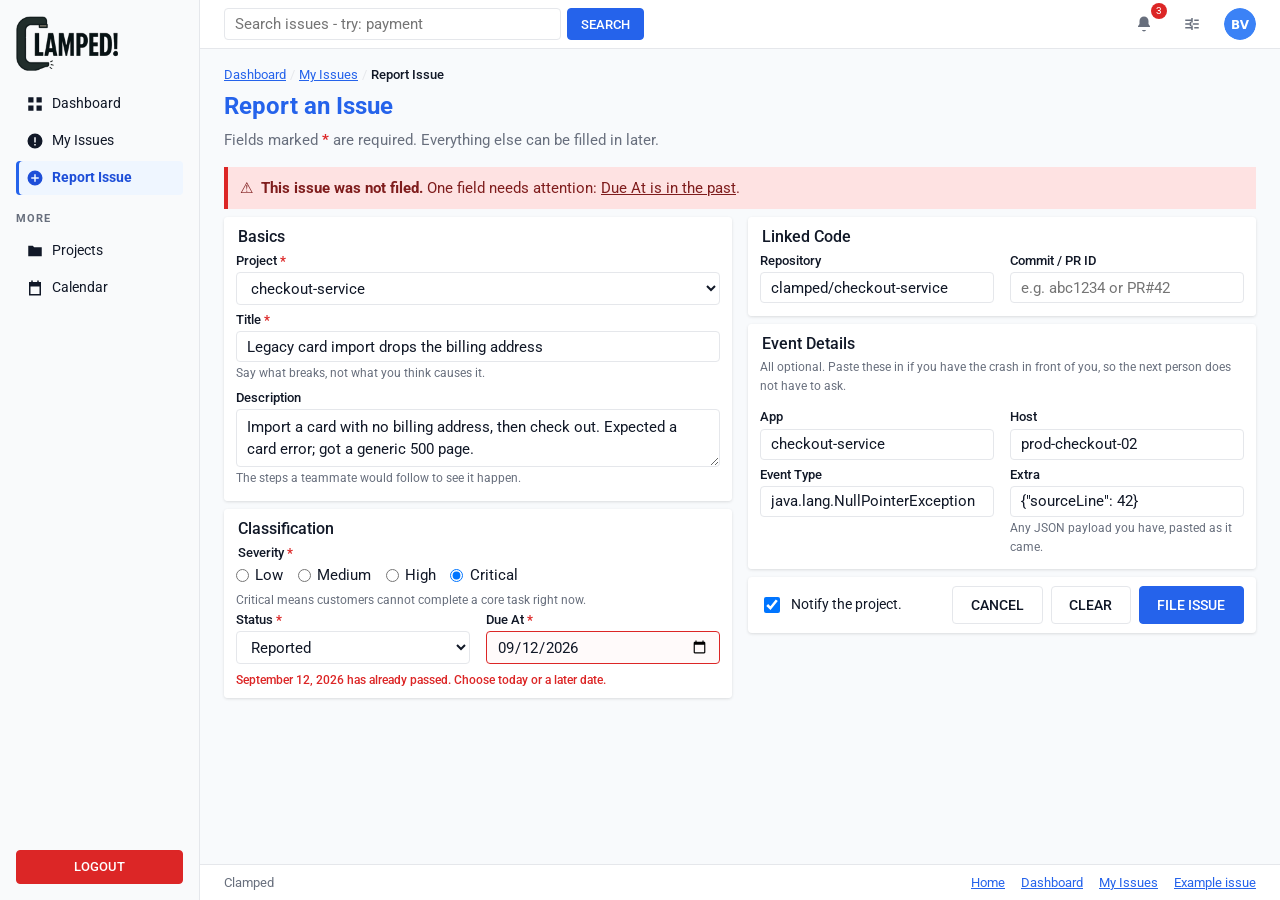
==== commit 74fff2fc: "Project 3: simulated search, issue filter, and review workflow" ====
--- a/project3/add.html
+++ b/project3/add.html
@@ -61,10 +61,11 @@
 
             <!-- Top bar -->
             <header class="topbar">
-                <form class="topbar__search" action="list.html" method="get">
-                    <label class="visually-hidden" for="topbar-search">Search pages, projects, issues</label>
+                <form class="topbar__search" action="search.html" method="get">
+                    <label class="visually-hidden" for="topbar-search">Search issues</label>
                     <input type="search" id="topbar-search" name="q"
                            placeholder="Search issues - try: payment">
+                    <button type="submit" class="btn btn--info topbar__submit">Search</button>
                 </form>
 
                 <div class="topbar__actions">
@@ -317,8 +318,8 @@
             </footer>
         </div>
     </div>
-    <!-- jQuery first, then this project's own behaviour. Both are external
-         files; there are no inline or embedded scripts anywhere. -->
+    <!-- jQuery first, then this project's script. Both are external files;
+         there are no inline or embedded scripts. -->
     <script src="https://code.jquery.com/jquery-3.7.1.min.js"></script>
     <script src="js/main.js"></script>
 </body>
--- a/project3/css/style.css
+++ b/project3/css/style.css
@@ -397,14 +397,18 @@
     border-bottom: 1px solid var(--line);
 }
 
-.topbar__search { flex: 1 1 260px; max-width: 420px; }
+/* The box and its Search button sit on one line. */
+.topbar__search { display: flex; gap: 0.4rem; flex: 1 1 260px; max-width: 420px; }
 
 .topbar__search input {
-    width: 100%;
+    flex: 1 1 auto;
+    min-width: 0;
     padding: 0.35rem 0.6rem;
     border: 1px solid var(--line);
     border-radius: var(--radius);
 }
+
+.topbar__submit { flex: none; padding: 0.35rem 0.8rem; }
 
 .topbar__actions { display: flex; align-items: center; gap: 1rem; margin-left: auto; }
 
@@ -714,31 +718,6 @@
 
 .landing-footer p { margin: 0; }
 .landing-footer ul { display: flex; flex-wrap: wrap; gap: 1rem; margin: 0; padding: 0; list-style: none; }
-
-/* Read-only fields on the edit form: the issue's key and project, and the
-   event payload pasted in when it was reported. Greyed to match a disabled
-   button rather than looking like an empty field. */
-.form-field input[readonly],
-.form-field textarea[readonly] {
-    background-color: var(--surface-2);
-    color: var(--muted);
-    cursor: not-allowed;
-}
-
-/* Heads a value shown where a field would be. Not a <label>, because there is
-   no control under it to label. */
-.field-label { display: block; margin-bottom: 2px; font-size: 0.8rem; font-weight: 500; }
-
-/* A field replaced by the value it would have held, where the value moves
-   somewhere else. Status is the one that does: it moves through the action bar
-   on the issue page, not through a select on this form. */
-.static-value {
-    display: flex;
-    flex-wrap: wrap;
-    align-items: center;
-    gap: 0.4rem;
-    padding: 0.35rem 0;
-}
 
 /* States the script creates */
 /* The row added when the filters exclude everything. */
@@ -813,3 +792,7 @@
     .hero-headline { font-size: 2rem; }
     .btn--block-mobile { width: 100%; }
 }
+
+/* Search page: both outcomes start hidden, and js/main.js shows one. */
+#search-results,
+#search-empty { display: none; }
